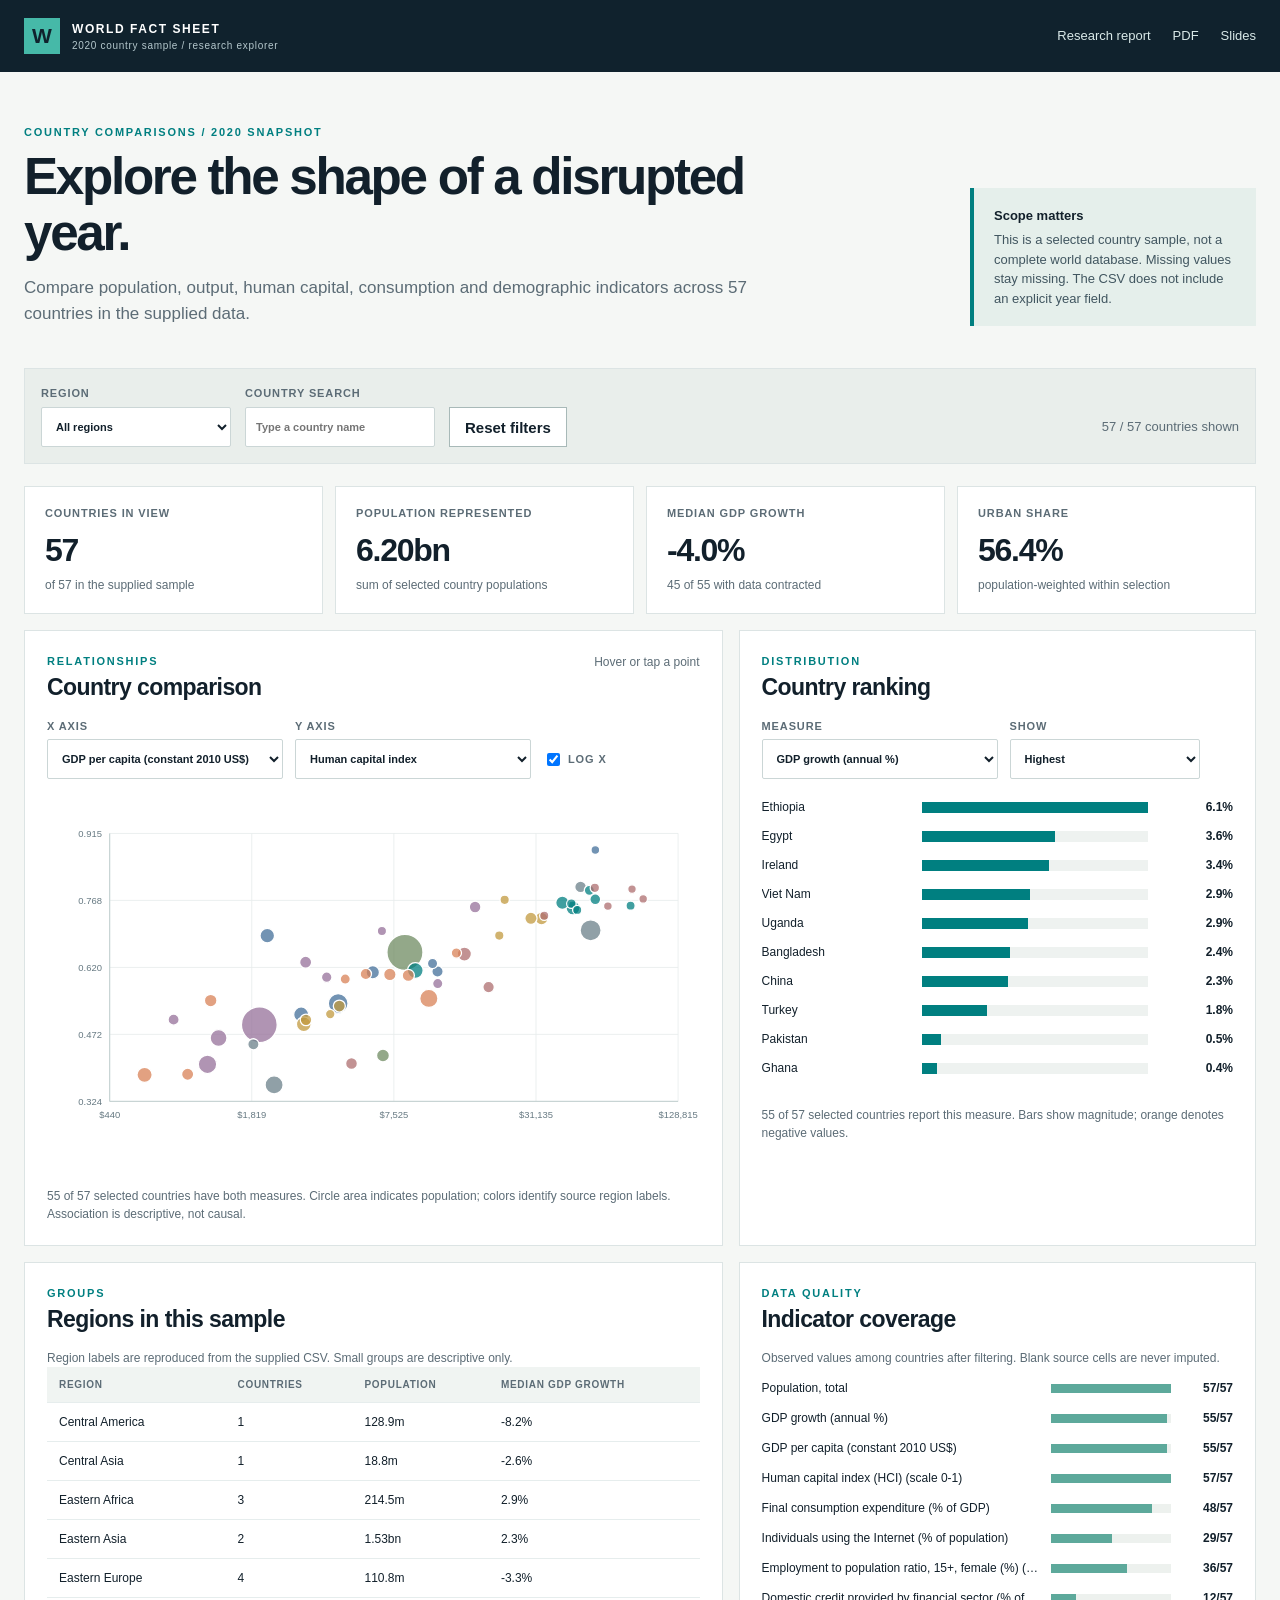
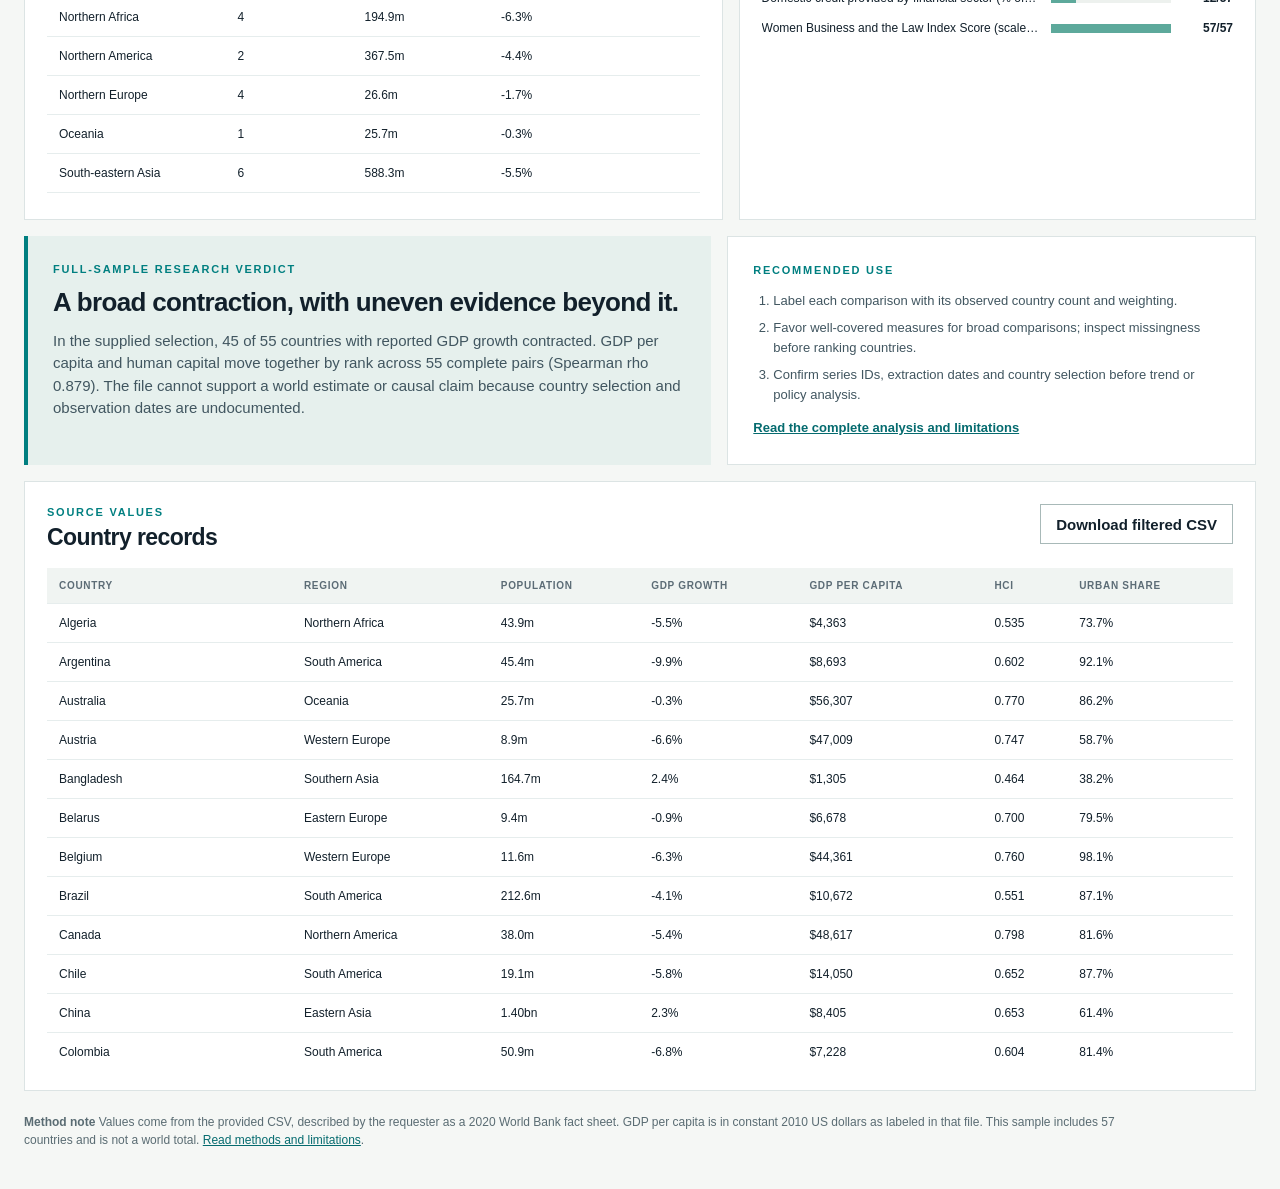
==== dashboard/index.html @ 5fe67b39 "Add 2020 World Bank country analysis dashboard and reports" ====
<!doctype html>
<html lang="en">
<head>
  <meta charset="utf-8">
  <meta name="viewport" content="width=device-width, initial-scale=1">
  <title>World Bank 2020 | Country sample explorer</title>
  <link rel="stylesheet" href="styles.css">
</head>
<body>
  <header class="masthead">
    <div class="brand"><span class="brand-mark">W</span><div><strong>WORLD FACT SHEET</strong><small>2020 country sample / research explorer</small></div></div>
    <div class="toplinks"><a href="../analysis/report.md">Research report</a><a href="../output/worldbank_2020_report.pdf">PDF</a><a href="../output/worldbank_2020_briefing.pptx">Slides</a></div>
  </header>
  <main>
    <section class="hero">
      <div><div class="eyebrow">COUNTRY COMPARISONS / 2020 SNAPSHOT</div><h1>Explore the shape of a disrupted year.</h1><p>Compare population, output, human capital, consumption and demographic indicators across 57 countries in the supplied data.</p></div>
      <div class="hero-note"><b>Scope matters</b><span>This is a selected country sample, not a complete world database. Missing values stay missing. The CSV does not include an explicit year field.</span></div>
    </section>
    <section class="controls" aria-label="Dashboard filters">
      <label>Region <select id="region"><option value="">All regions</option></select></label>
      <label>Country search <input id="search" type="search" placeholder="Type a country name"></label>
      <button id="reset" type="button">Reset filters</button>
      <span id="filter-count" class="filter-count"></span>
    </section>
    <section class="kpis" id="kpis" aria-label="Sample summary"></section>
    <section class="grid">
      <article class="panel scatter-panel">
        <div class="panel-head"><div><div class="eyebrow">RELATIONSHIPS</div><h2>Country comparison</h2></div><span class="hint">Hover or tap a point</span></div>
        <div class="selectors"><label>X axis <select id="xmetric"></select></label><label>Y axis <select id="ymetric"></select></label><label class="checkbox"><input id="logx" type="checkbox" checked> Log X</label></div>
        <div id="scatter" class="chart" role="img" aria-label="Interactive country scatterplot"></div>
        <p id="scatter-note" class="caption"></p>
      </article>
      <article class="panel rank-panel">
        <div class="panel-head"><div><div class="eyebrow">DISTRIBUTION</div><h2>Country ranking</h2></div></div>
        <div class="selectors"><label>Measure <select id="rankmetric"></select></label><label>Show <select id="rankorder"><option value="top">Highest</option><option value="bottom">Lowest</option></select></label></div>
        <div id="ranking" class="ranking"></div>
        <p id="rank-note" class="caption"></p>
      </article>
      <article class="panel region-panel"><div class="panel-head"><div><div class="eyebrow">GROUPS</div><h2>Regions in this sample</h2></div></div><p class="caption">Region labels are reproduced from the supplied CSV. Small groups are descriptive only.</p><div class="table-wrap"><table><thead><tr><th>Region</th><th>Countries</th><th>Population</th><th>Median GDP growth</th></tr></thead><tbody id="region-body"></tbody></table></div></article>
      <article class="panel quality-panel"><div class="panel-head"><div><div class="eyebrow">DATA QUALITY</div><h2>Indicator coverage</h2></div></div><p class="caption">Observed values among countries after filtering. Blank source cells are never imputed.</p><div id="quality" class="quality"></div></article>
    </section>
    <section class="insight-section" aria-label="Research verdict and recommendations">
      <div class="insight-verdict"><div class="eyebrow">FULL-SAMPLE RESEARCH VERDICT</div><h2>A broad contraction, with uneven evidence beyond it.</h2><p>In the supplied selection, 45 of 55 countries with reported GDP growth contracted. GDP per capita and human capital move together by rank across 55 complete pairs (Spearman rho 0.879). The file cannot support a world estimate or causal claim because country selection and observation dates are undocumented.</p></div>
      <div class="insight-actions"><div class="eyebrow">RECOMMENDED USE</div><ol><li>Label each comparison with its observed country count and weighting.</li><li>Favor well-covered measures for broad comparisons; inspect missingness before ranking countries.</li><li>Confirm series IDs, extraction dates and country selection before trend or policy analysis.</li></ol><a href="../analysis/report.md">Read the complete analysis and limitations</a></div>
    </section>
    <section class="panel data-panel"><div class="panel-head"><div><div class="eyebrow">SOURCE VALUES</div><h2>Country records</h2></div><button id="download" type="button">Download filtered CSV</button></div><div class="table-wrap"><table><thead><tr><th>Country</th><th>Region</th><th>Population</th><th>GDP growth</th><th>GDP per capita</th><th>HCI</th><th>Urban share</th></tr></thead><tbody id="country-body"></tbody></table></div></section>
    <footer><strong>Method note</strong> Values come from the provided CSV, described by the requester as a 2020 World Bank fact sheet. GDP per capita is in constant 2010 US dollars as labeled in that file. This sample includes 57 countries and is not a world total. <a href="../analysis/methodology.md">Read methods and limitations</a>.</footer>
  </main>
  <div id="tooltip" class="tooltip" hidden></div>
  <script src="data.js"></script><script src="app.js"></script>
</body>
</html>
---- dashboard/styles.css ----
:root{--ink:#12202b;--muted:#5c6c76;--line:#dce4e4;--paper:#f5f7f5;--white:#fff;--teal:#007f80;--orange:#df8254;--blue:#436f9a;--green:#53875f}*{box-sizing:border-box}body{margin:0;background:var(--paper);color:var(--ink);font:15px/1.5 Inter,"Segoe UI",Arial,sans-serif}button,input,select{font:inherit}a{color:#056b6f}.masthead{height:72px;background:#10222d;color:#fff;display:flex;align-items:center;justify-content:space-between;padding:0 max(24px,calc((100vw - 1440px)/2));gap:20px}.brand{display:flex;align-items:center;gap:12px;letter-spacing:.13em;font-size:12px}.brand-mark{display:grid;place-items:center;width:36px;height:36px;background:#46b9a8;color:#10222d;font-size:21px;font-weight:900;letter-spacing:0}.brand small{display:block;color:#b5c8cd;font-size:10px;letter-spacing:.07em}.toplinks{display:flex;gap:22px}.toplinks a{color:#d9e9e8;text-decoration:none;font-size:13px}main{max-width:1440px;margin:auto;padding:0 24px 40px}.hero{display:flex;justify-content:space-between;gap:50px;padding:52px 0 32px;align-items:flex-end}.eyebrow{font-weight:800;font-size:11px;letter-spacing:.16em;color:var(--teal)}h1{font-size:clamp(34px,4vw,57px);letter-spacing:-.045em;line-height:1.1;margin:8px 0 14px;max-width:760px}h2{font-size:23px;letter-spacing:-.025em;line-height:1.2;margin:4px 0 0}.hero p{color:var(--muted);font-size:17px;max-width:740px;margin:0}.hero-note{width:286px;flex:none;padding:18px 20px;background:#e5efeb;border-left:4px solid var(--teal);font-size:13px}.hero-note b{display:block;margin-bottom:5px}.hero-note span{color:#415660}.controls{display:flex;align-items:end;gap:14px;flex-wrap:wrap;background:#e9eeeb;border:1px solid var(--line);padding:16px;margin:10px 0 22px}.controls label,.selectors label{display:flex;flex-direction:column;color:var(--muted);font-size:11px;text-transform:uppercase;letter-spacing:.08em;font-weight:800;gap:5px}select,input[type=search]{background:#fff;border:1px solid #cbd6d6;border-radius:2px;padding:9px 10px;color:var(--ink);min-width:190px;height:40px}select:focus,input:focus,button:focus{outline:2px solid var(--teal);outline-offset:2px}button{border:1px solid #a8b9b8;background:#fff;padding:9px 15px;cursor:pointer;color:var(--ink);font-weight:700;height:40px}button:hover{border-color:var(--teal);color:var(--teal)}.filter-count{margin-left:auto;font-size:13px;color:var(--muted);padding-bottom:10px}.kpis{display:grid;grid-template-columns:repeat(4,1fr);gap:12px;margin-bottom:16px}.kpi{background:#fff;border:1px solid var(--line);padding:18px 20px;min-height:128px}.kpi .label{font-size:11px;color:var(--muted);font-weight:800;text-transform:uppercase;letter-spacing:.08em}.kpi strong{font-size:32px;display:block;line-height:1.15;margin:11px 0 4px;letter-spacing:-.04em}.kpi small{font-size:12px;color:var(--muted)}.grid{display:grid;grid-template-columns:1.35fr 1fr;gap:16px}.panel{background:#fff;border:1px solid var(--line);padding:22px;min-width:0}.panel-head{display:flex;justify-content:space-between;align-items:flex-start;gap:16px;margin-bottom:16px}.hint,.caption{color:var(--muted);font-size:12px}.caption{margin:10px 0 0}.selectors{display:flex;align-items:end;gap:12px;flex-wrap:wrap}.selectors select{max-width:240px}.checkbox{flex-direction:row!important;align-items:center;min-height:40px;white-space:nowrap}.chart{height:390px;margin-top:8px}.chart svg{width:100%;height:100%;overflow:visible}.axis{stroke:#bbcaca;stroke-width:1}.gridline{stroke:#e8eded;stroke-width:1}.tick{fill:#667982;font-size:11px}.point{stroke:#fff;stroke-width:1.5;fill-opacity:.75;cursor:pointer}.point:hover{stroke:#11252e;stroke-width:2.5;fill-opacity:1}.ranking{padding:8px 0}.rank-row{display:grid;grid-template-columns:150px 1fr 75px;gap:10px;align-items:center;margin:11px 0;font-size:12px}.rank-name{overflow:hidden;white-space:nowrap;text-overflow:ellipsis}.bar-track{height:11px;background:#eef2f0}.bar{height:100%;background:var(--teal)}.bar.negative{background:var(--orange)}.rank-value{text-align:right;font-weight:700;font-variant-numeric:tabular-nums}.table-wrap{overflow:auto;max-height:430px}table{width:100%;border-collapse:collapse;font-size:12px}th{text-align:left;text-transform:uppercase;letter-spacing:.07em;font-size:10px;color:var(--muted);background:#f0f4f2;position:sticky;top:0;z-index:1}td,th{padding:10px 12px;border-bottom:1px solid #e6eded;white-space:nowrap}td:not(:first-child){font-variant-numeric:tabular-nums}.quality-item{display:grid;grid-template-columns:1fr 120px 50px;gap:12px;align-items:center;font-size:12px;margin:12px 0}.quality-item .name{overflow:hidden;text-overflow:ellipsis;white-space:nowrap}.quality-track{height:9px;background:#edf1ee}.quality-fill{height:100%;background:#5da99b}.quality-value{text-align:right;font-weight:700}.insight-section{display:grid;grid-template-columns:1.3fr 1fr;gap:16px;margin-top:16px}.insight-verdict,.insight-actions{padding:25px;background:#e6f0ed;border-left:4px solid var(--teal)}.insight-actions{background:#fff;border:1px solid var(--line)}.insight-verdict h2{margin:9px 0 12px;font-size:26px}.insight-verdict p{margin:0;color:#415660}.insight-actions ol{padding-left:20px;margin:12px 0;font-size:13px;color:#415660}.insight-actions li{margin:8px 0}.insight-actions a{font-size:13px;font-weight:700}.data-panel{margin-top:16px}.data-panel .table-wrap{max-height:500px}footer{font-size:12px;color:#5a6c73;margin-top:22px;max-width:1100px}.tooltip{position:fixed;pointer-events:none;z-index:20;background:#10222d;color:white;padding:10px 12px;box-shadow:0 8px 25px #0003;font-size:12px;max-width:240px}.tooltip b{display:block;font-size:14px;margin-bottom:4px}.tooltip span{display:block;color:#d7e7e8}@media(max-width:1050px){.grid,.insight-section{grid-template-columns:1fr}.kpis{grid-template-columns:repeat(2,1fr)}.hero-note{width:240px}}@media(max-width:680px){.masthead{height:auto;padding:15px 18px;align-items:flex-start}.toplinks{flex-wrap:wrap;gap:7px 14px}.hero{display:block;padding-top:30px}.hero-note{width:auto;margin-top:20px}.kpis{grid-template-columns:1fr 1fr}.kpi{padding:14px}.kpi strong{font-size:25px}.panel{padding:16px}.controls{display:block}.controls label{margin-bottom:10px}.controls select,.controls input{width:100%}.filter-count{display:block}.rank-row{grid-template-columns:105px 1fr 65px}}
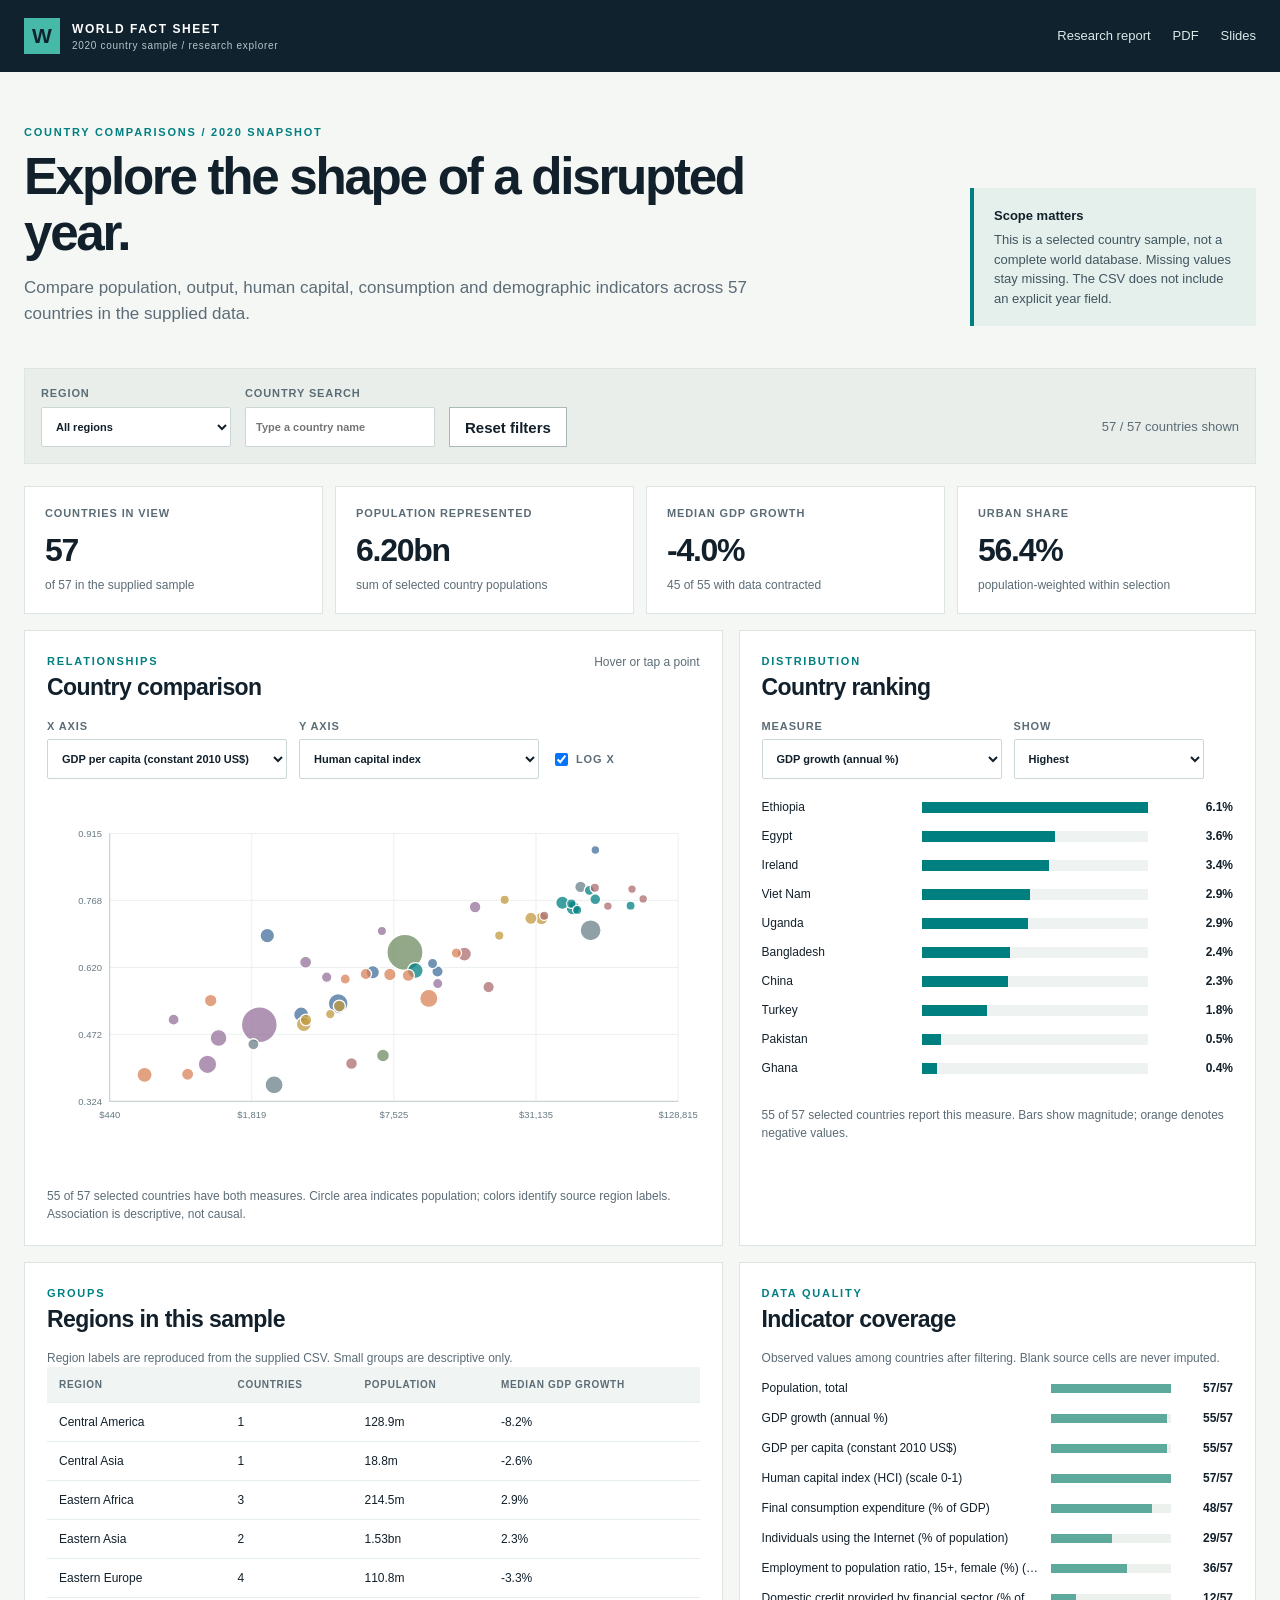
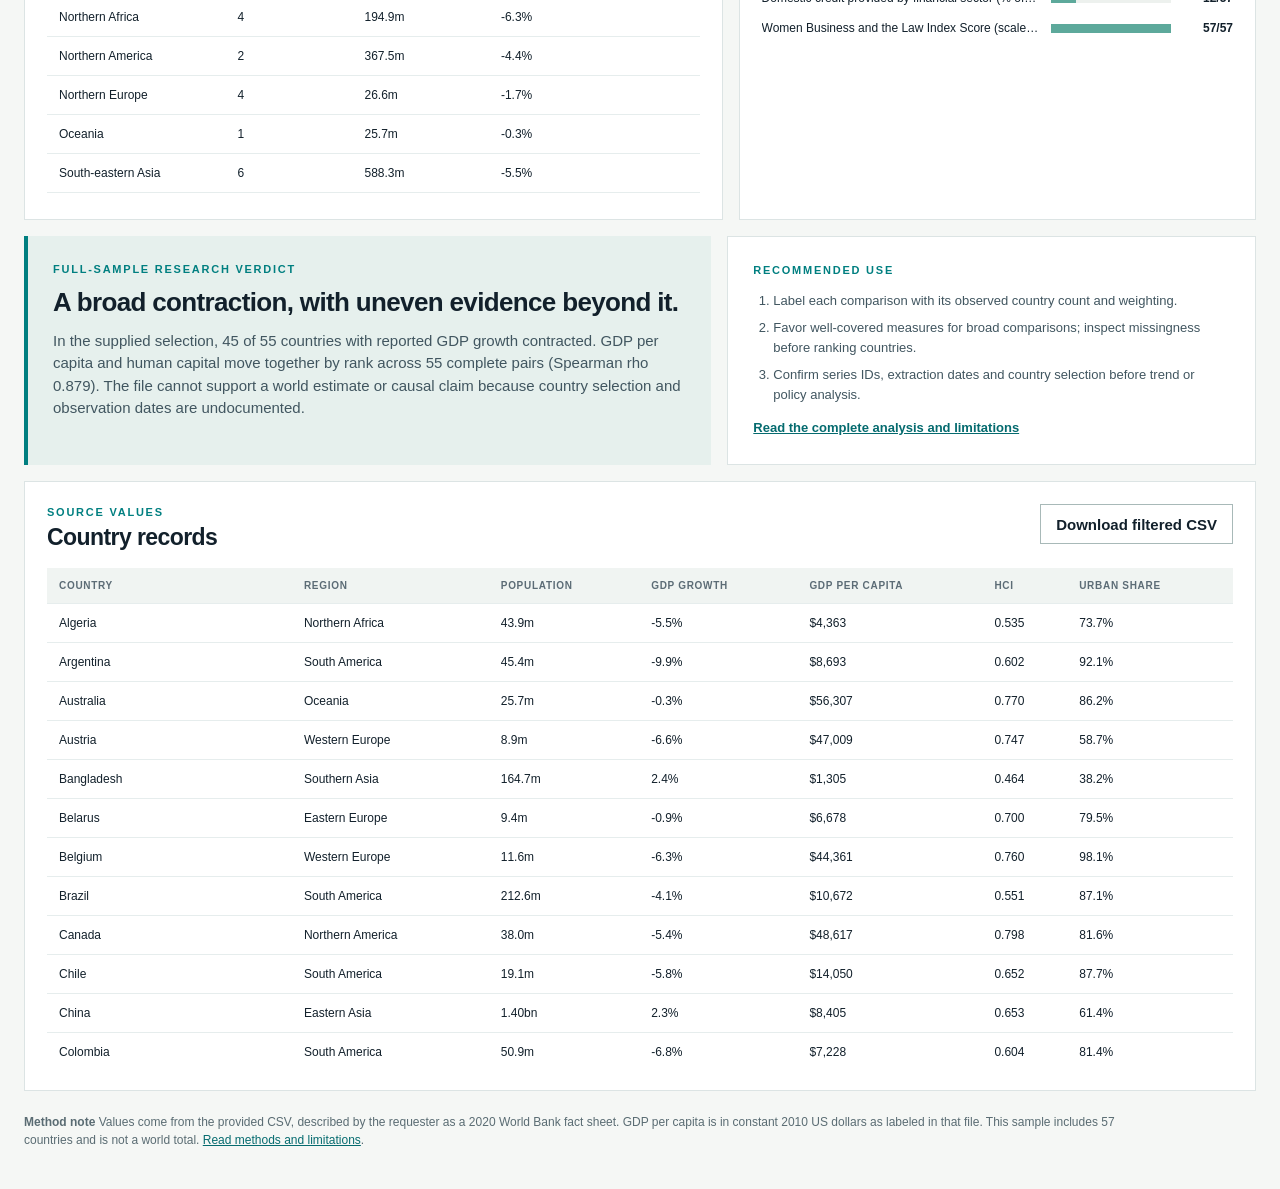
==== commit d1fa86a4: "Expand analysis with labor, digital and gender findings" ====
--- a/dashboard/index.html
+++ b/dashboard/index.html
@@ -9,7 +9,7 @@
 <body>
   <header class="masthead">
     <div class="brand"><span class="brand-mark">W</span><div><strong>WORLD FACT SHEET</strong><small>2020 country sample / research explorer</small></div></div>
-    <div class="toplinks"><a href="../analysis/report.md">Research report</a><a href="../output/worldbank_2020_report.pdf">PDF</a><a href="../output/worldbank_2020_briefing.pptx">Slides</a></div>
+    <div class="toplinks"><a href="https://github.com/alandehars/dashboard-2020-worldbank/blob/main/analysis/report.md">Research report</a><a href="../output/worldbank_2020_report.pdf">PDF</a><a href="../output/worldbank_2020_briefing.pptx">Slides</a></div>
   </header>
   <main>
     <section class="hero">
@@ -41,10 +41,10 @@
     </section>
     <section class="insight-section" aria-label="Research verdict and recommendations">
       <div class="insight-verdict"><div class="eyebrow">FULL-SAMPLE RESEARCH VERDICT</div><h2>A broad contraction, with uneven evidence beyond it.</h2><p>In the supplied selection, 45 of 55 countries with reported GDP growth contracted. GDP per capita and human capital move together by rank across 55 complete pairs (Spearman rho 0.879). The file cannot support a world estimate or causal claim because country selection and observation dates are undocumented.</p></div>
-      <div class="insight-actions"><div class="eyebrow">RECOMMENDED USE</div><ol><li>Label each comparison with its observed country count and weighting.</li><li>Favor well-covered measures for broad comparisons; inspect missingness before ranking countries.</li><li>Confirm series IDs, extraction dates and country selection before trend or policy analysis.</li></ol><a href="../analysis/report.md">Read the complete analysis and limitations</a></div>
+      <div class="insight-actions"><div class="eyebrow">RECOMMENDED USE</div><ol><li>Label each comparison with its observed country count and weighting.</li><li>Favor well-covered measures for broad comparisons; inspect missingness before ranking countries.</li><li>Confirm series IDs, extraction dates and country selection before trend or policy analysis.</li></ol><a href="https://github.com/alandehars/dashboard-2020-worldbank/blob/main/analysis/report.md">Read the complete analysis and limitations</a></div>
     </section>
     <section class="panel data-panel"><div class="panel-head"><div><div class="eyebrow">SOURCE VALUES</div><h2>Country records</h2></div><button id="download" type="button">Download filtered CSV</button></div><div class="table-wrap"><table><thead><tr><th>Country</th><th>Region</th><th>Population</th><th>GDP growth</th><th>GDP per capita</th><th>HCI</th><th>Urban share</th></tr></thead><tbody id="country-body"></tbody></table></div></section>
-    <footer><strong>Method note</strong> Values come from the provided CSV, described by the requester as a 2020 World Bank fact sheet. GDP per capita is in constant 2010 US dollars as labeled in that file. This sample includes 57 countries and is not a world total. <a href="../analysis/methodology.md">Read methods and limitations</a>.</footer>
+    <footer><strong>Method note</strong> Values come from the provided CSV, described by the requester as a 2020 World Bank fact sheet. GDP per capita is in constant 2010 US dollars as labeled in that file. This sample includes 57 countries and is not a world total. <a href="https://github.com/alandehars/dashboard-2020-worldbank/blob/main/analysis/methodology.md">Read methods and limitations</a>.</footer>
   </main>
   <div id="tooltip" class="tooltip" hidden></div>
   <script src="data.js"></script><script src="app.js"></script>
